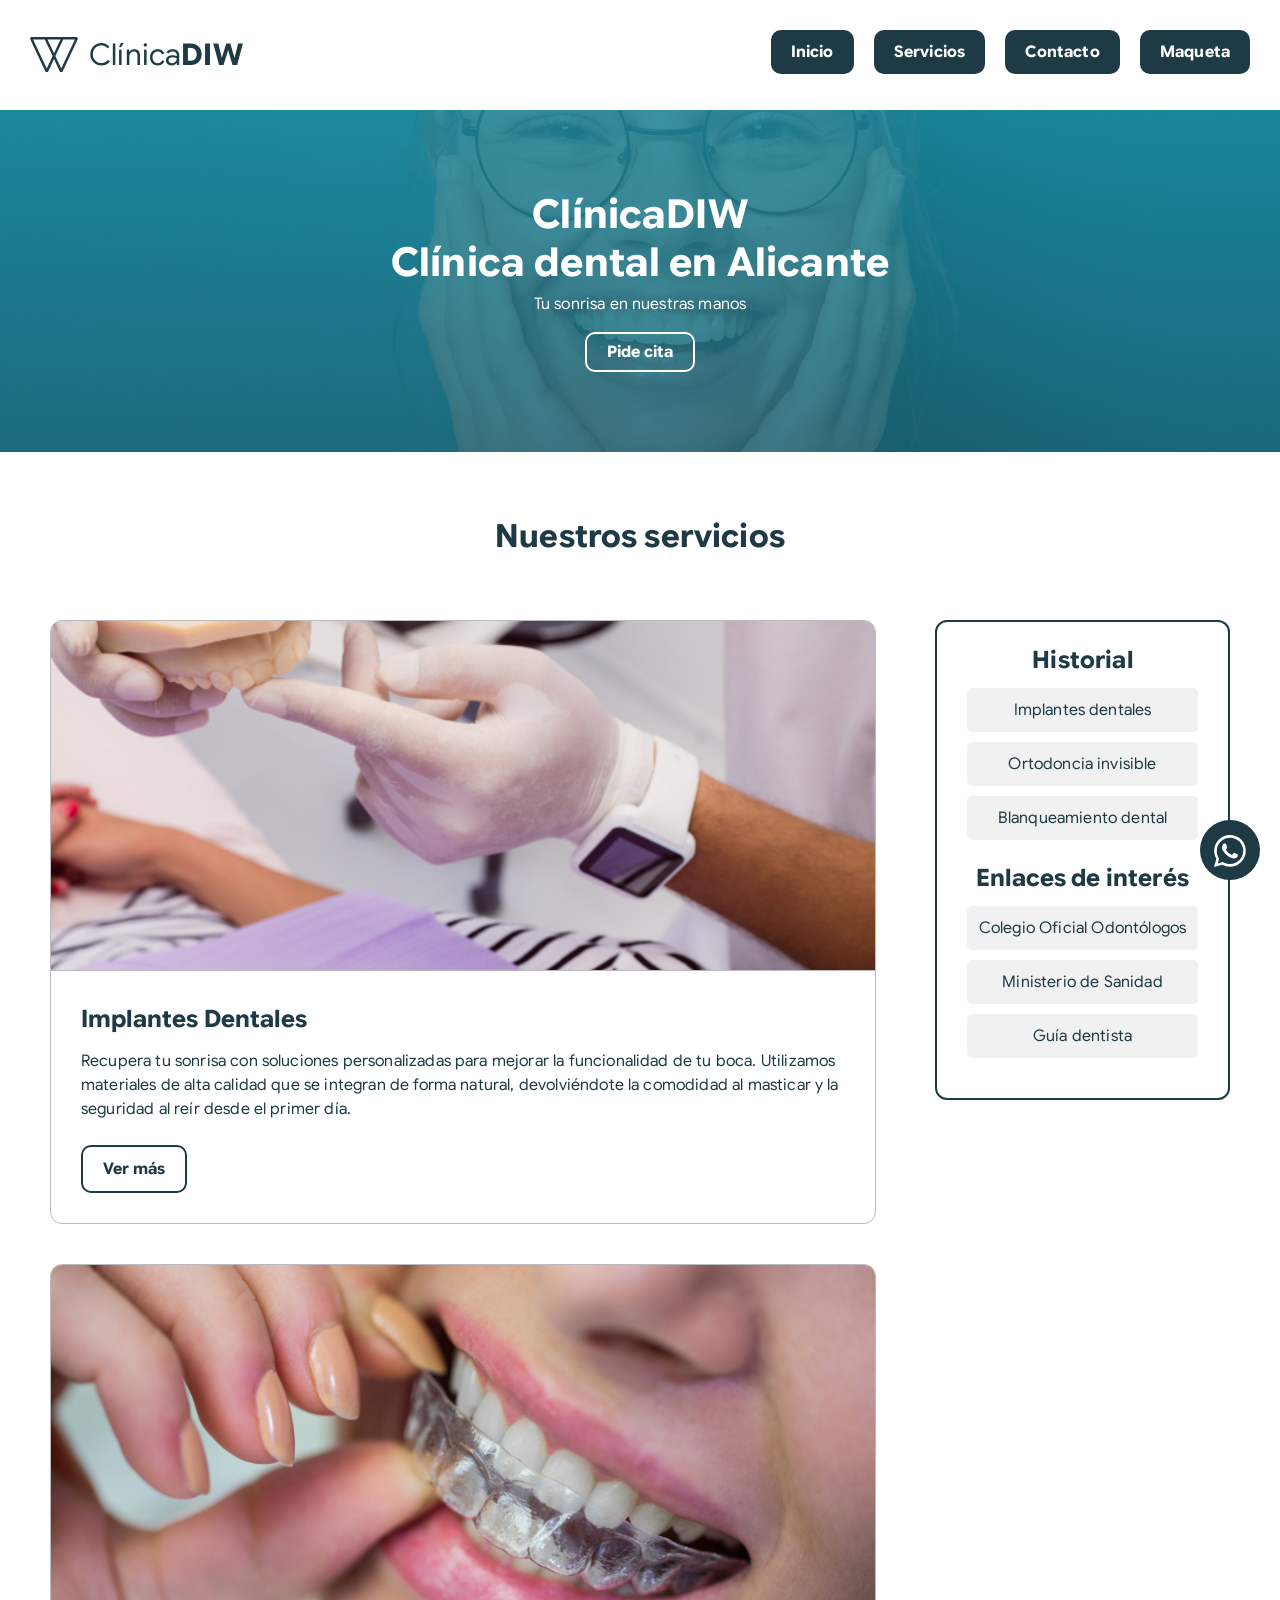
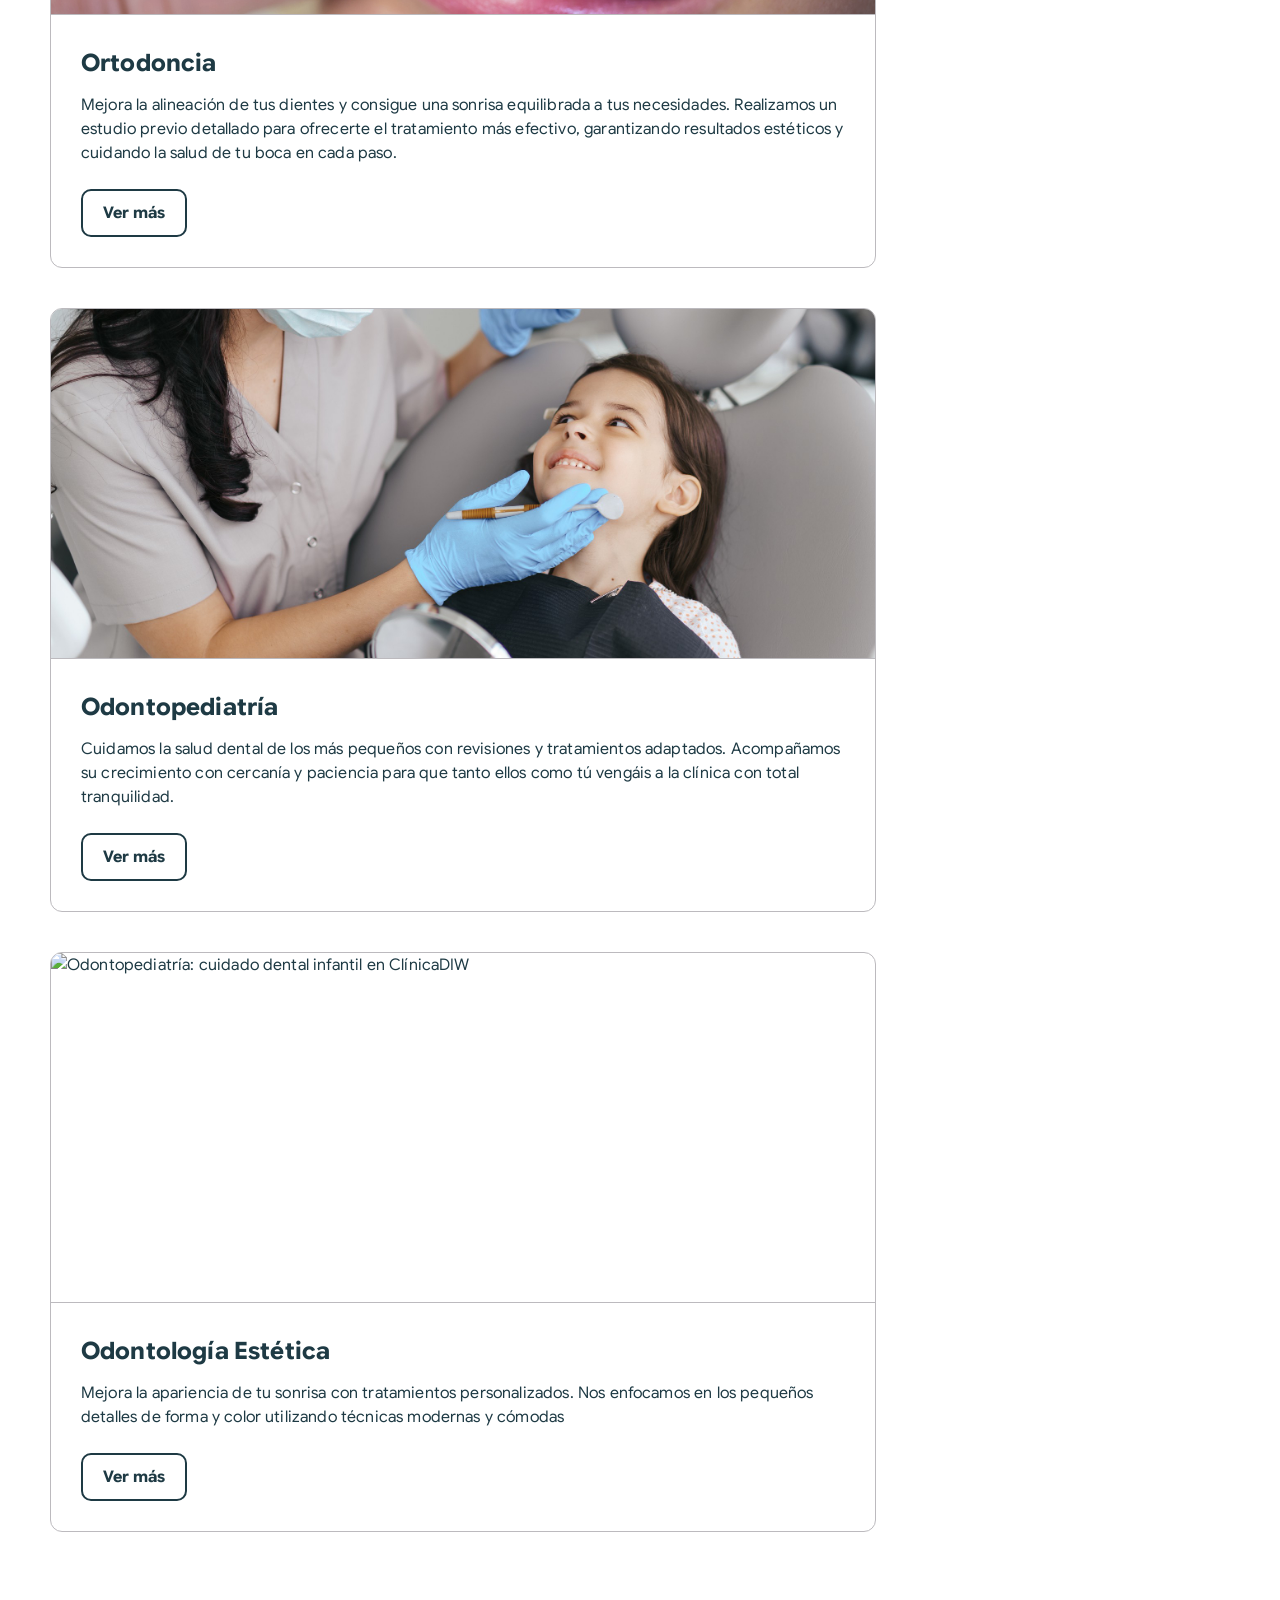
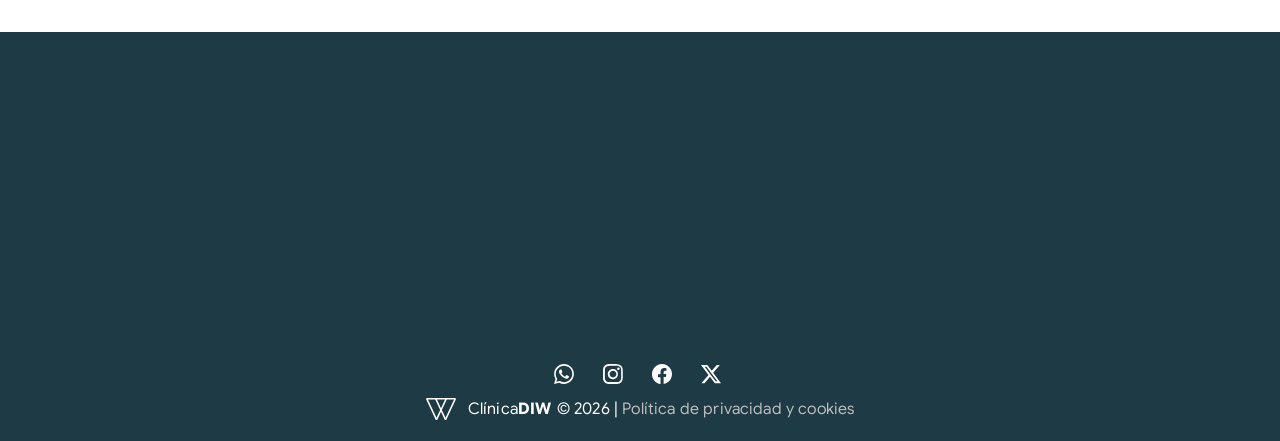
==== index.html @ ab5ba1ea "Actividad 1.2: Proyecto principal adaptado a diseño responsive" ====
<!DOCTYPE html>
<html lang="es">

<head>
    <meta charset="UTF-8">
    <meta name="viewport" content="width=device-width, initial-scale=1.0">
    <title>Clínica dental en Alicante: implantes y ortodoncia | ClínicaDIW</title>
    <meta name="description"
        content="Clínica DIW, tu clínica dental en Alicante. Ofrecemos implantes dentales, ortodoncia, odontopediatría y odontología estética con tratamientos personalizados.">
    <meta name="keywords"
        content="clínica dental Alicante, implantes dentales, ortodoncia, odontopediatría, odontología estética">
    <meta name="author" content="Pedro Valles Gambín">
    <meta name="copyright" content="2026, ClínicaDIW">
    <meta name="robots" content="index,follow">
    <link rel="shortcut icon" type="image/x-icon" href="./assets/images/favicon.ico">
    <link rel="stylesheet" href="./assets/css/style.css">
</head>

<body>
    <header>
        <div class="header__marca">
            <a class="header__logo" href="./index.html">
                <img class="logo" src="./assets/images/iconClinicaDIW-01.svg" alt="Logotipo de ClínicaDIW">
                <div class="header__logo--txt"><span>Clínica</span><span class="diw">DIW</span></div>
            </a>
        </div>
        <nav class="nav__menu">
            <ul>
                <li><a class="btn btn__principal" href="./index.html">Inicio</a></li>
                <li><a class="btn btn__principal" href="./servicios.html">Servicios</a></li>
                <li><a class="btn btn__principal" href="./contacto.html">Contacto</a></li>
                <li><a class="btn btn__principal" href="./maqueta.html">Maqueta</a></li>
            </ul>
        </nav>
    </header>
    <main>
        <section class="section__hero">
            <div class="section__hero--content">
                <h1><span>ClínicaDIW</span><span>Clínica dental en Alicante</span></h1>
                <p>Tu sonrisa en nuestras manos</p>
                <a class="btn btn__secundario" href="./contacto.html">Pide cita</a>
            </div>
        </section>
        <section class="section__servicios">
            <h2>Nuestros servicios</h2>
            <div>
                <article>
                    <div><img src="./assets/images/implantesDentales.jpg"
                            alt="Implantes dentales en ClínicaDIW, Alicante"></div>
                    <div>
                        <h3>Implantes Dentales</h3>
                        <p>Recupera tu sonrisa con soluciones personalizadas para mejorar la funcionalidad de tu boca.
                            Utilizamos materiales de alta calidad que se integran de forma natural, devolviéndote la
                            comodidad al masticar y la seguridad al reír desde el primer día.
                        </p>
                        <a class="btn btn__verMas" href="./contacto.html">Ver más</a>
                    </div>
                </article>

                <article>
                    <div><img src="./assets/images/Ortodoncia.jpg"
                            alt="Ortodoncia para alinear los dientes en ClínicaDIW"></div>
                    <div>
                        <h3>Ortodoncia</h3>
                        <p>Mejora la alineación de tus dientes y consigue una sonrisa equilibrada a tus necesidades.
                            Realizamos un estudio previo detallado para ofrecerte el tratamiento más efectivo,
                            garantizando resultados estéticos y cuidando la salud de tu boca en cada paso.</p>
                        <a class="btn btn__verMas" href="./servicios.html">Ver más</a>
                    </div>
                </article>

                <article>
                    <div><img src="./assets/images/Odontopeditria.jpg"
                            alt="Ortodoncia para alinear los dientes en ClínicaDIW"></div>
                    <div>
                        <h3>Odontopediatría</h3>
                        <p>Cuidamos la salud dental de los más pequeños con revisiones y tratamientos adaptados.
                            Acompañamos su crecimiento con cercanía y paciencia para que tanto ellos como tú vengáis a
                            la clínica con total tranquilidad.</p>
                        <a class="btn btn__verMas" href="./servicios.html">Ver más</a>
                    </div>
                </article>

                <article>
                    <div><img src="./assets/images/OdontologiaEstetica.jpg"
                            alt="Odontopediatría: cuidado dental infantil en ClínicaDIW"></div>
                    <div>
                        <h3>Odontología Estética</h3>
                        <p>Mejora la apariencia de tu sonrisa con tratamientos personalizados. Nos enfocamos en los
                            pequeños detalles de forma y color utilizando técnicas modernas y cómodas</p>
                        <a class="btn btn__verMas" href="./servicios.html">Ver más</a>
                    </div>
                </article>

            </div>
            <aside>
                <h3>Historial</h3>
                <ul>
                    <li><a class="aside__enlace" href="./servicios.html">Implantes dentales</a></li>
                    <li><a class="aside__enlace" href="./servicios.html">Ortodoncia invisible</a></li>
                    <li><a class="aside__enlace" href="./servicios.html">Blanqueamiento dental</a></li>
                </ul>
                <h3>Enlaces de interés</h3>
                <ul>
                    <li><a class="aside__enlace" target="_blank" href="https://coea.es/">Colegio Oficial Odontólogos</a>
                    </li>
                    <li><a class="aside__enlace" target="_blank" href="https://www.sanidad.gob.es">Ministerio de
                            Sanidad</a></li>
                    <li><a class="aside__enlace" target="_blank" href="https://guiadentistas.es">Guía dentista</a></li>

                </ul>
            </aside>
        </section>
    </main>
    <footer>
        <div>
            <iframe
                src="https://www.google.com/maps/embed?pb=!1m18!1m12!1m3!1d3129.1730975801347!2d-0.5053066251361223!3d38.34497547184718!2m3!1f0!2f0!3f0!3m2!1i1024!2i768!4f13.1!3m3!1m2!1s0xd6236437a876877%3A0x8f64dffc491b57dd!2sC.%20Deportista%20Vicente%20Pastor%2C%2014%2C%2003006%20Alicante!5e0!3m2!1ses!2ses!4v1793955490822!5m2!1ses!2ses"
                width="100%" height="300" style="border:0;" allowfullscreen="" loading="lazy"
                referrerpolicy="strict-origin-when-cross-origin">
            </iframe>
        </div>

        <div class="footer__info">
            <ul>
                <li>
                    <a class="footer__iconSocial" href="https://www.whatsapp.com/?lang=es" rel="nofollow">
                        <img class="footer__social" src="./assets/images/whatsapp.svg" alt="WhatsApp">
                    </a>
                </li>
                <li>
                    <a class="footer__iconSocial" href="https://www.instagram.com/" rel="nofollow">
                        <img class="footer__social" src="./assets/images/instagram.svg" alt="Instagram">
                    </a>
                </li>
                <li>
                    <a class="footer__iconSocial" href="https://www.facebook.com/" rel="nofollow">
                        <img class="footer__social" src="./assets/images/facebook.svg" alt="Facebook">
                    </a>
                </li>
                <li>
                    <a class="footer__iconSocial" href="https://x.com/?lang=es" rel="nofollow">
                        <img class="footer__social" src="./assets/images/twitter-x.svg" alt="X">
                    </a>
                </li>
            </ul>

            <div class="footer__marca">
                <a class="footer__container--logo" href="./index.html">
                    <img class="footer__logo" src="./assets/images/iconClinicaDIW-03.svg" alt="Logotipo de Clínica DIW">
                    <span class="footer__logo--txt"><span>Clínica</span><span class="diw">DIW</span></span>
                </a>
                <span class="footer__legal">© 2026 | <a class="footer__legal--enlace"
                        href="./privacidad-cookies.html">Política de privacidad y
                        cookies</a></span>
            </div>
        </div>
    </footer>
    <a class="iconWhatsapp" href="https://www.whatsapp.com/?lang=es" rel="nofollow">
        <img src="./assets/images/whatsapp.svg" alt="WhatsApp">
    </a>
</body>

</html>
---- assets/css/style.css ----
@import url('./fuentes.css');
@import url('./desktop.css');
@import url('./tablet.css');
@import url(./mobile.css);
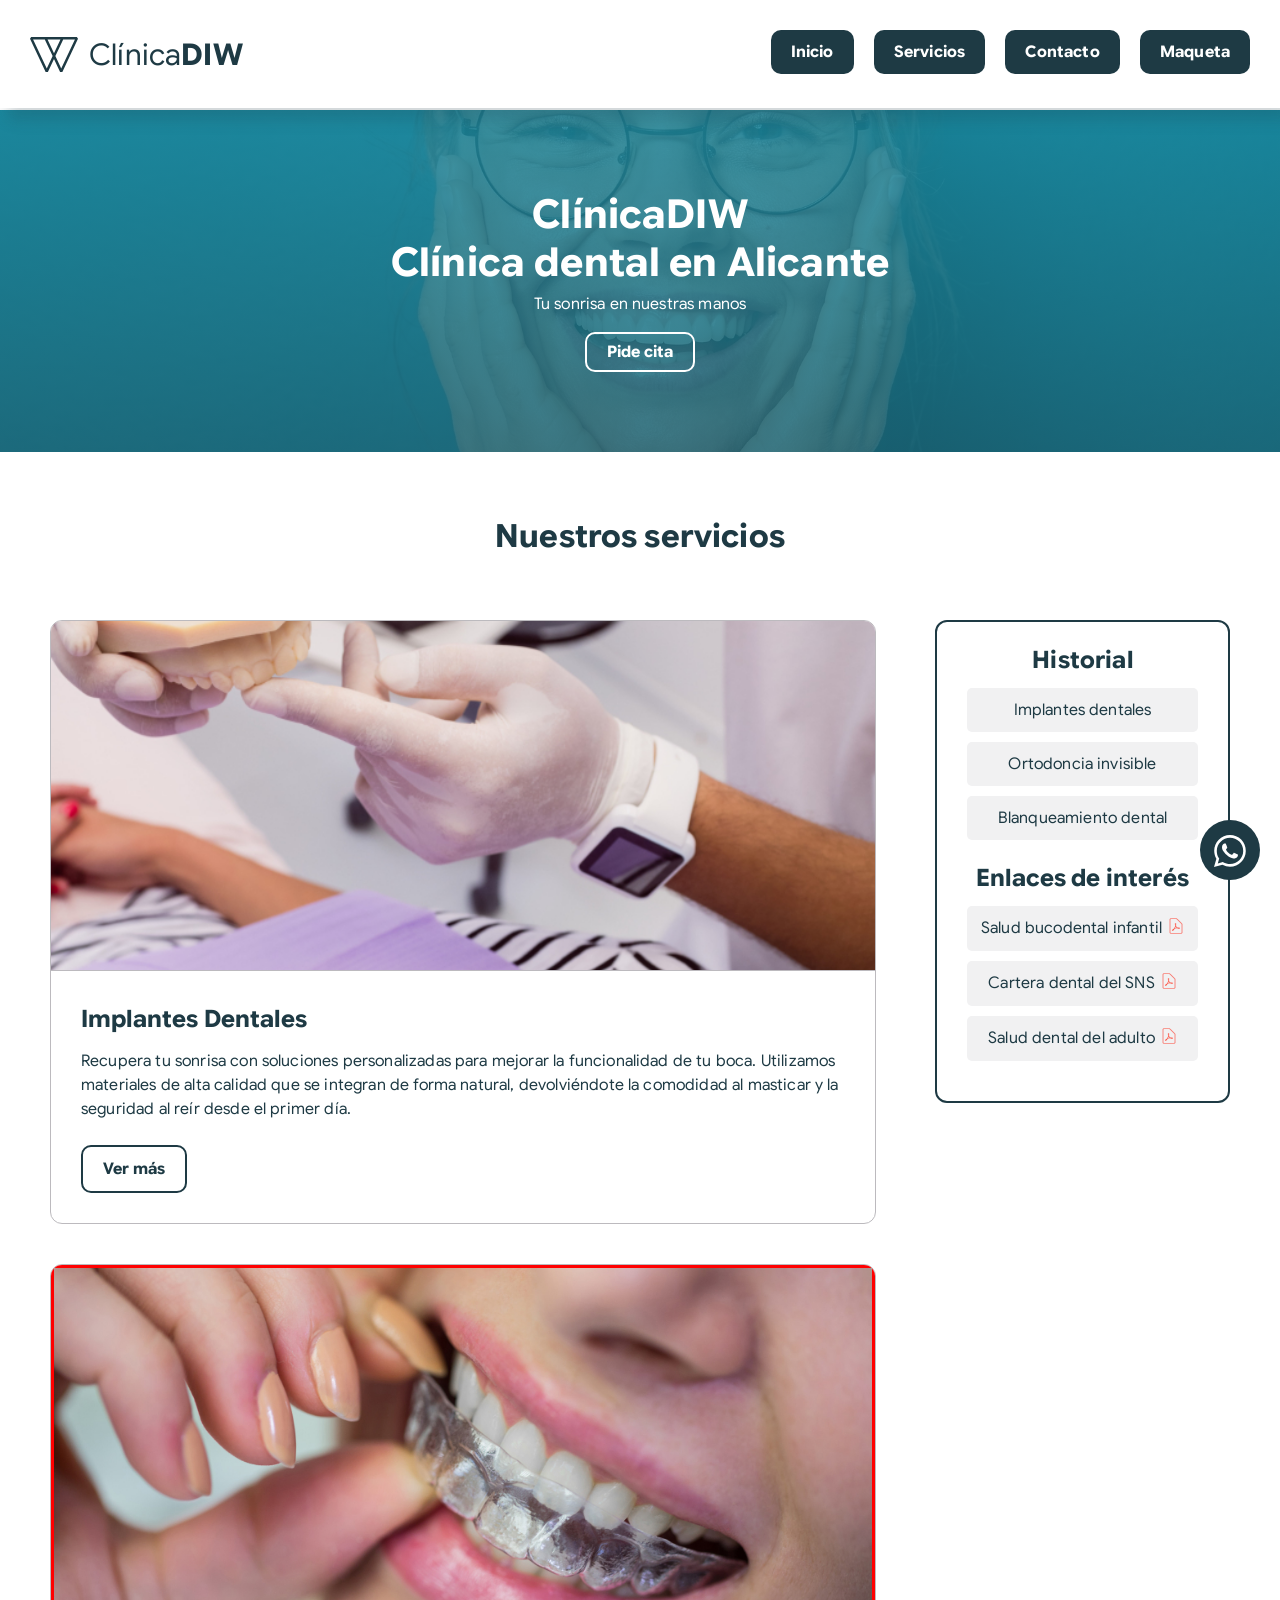
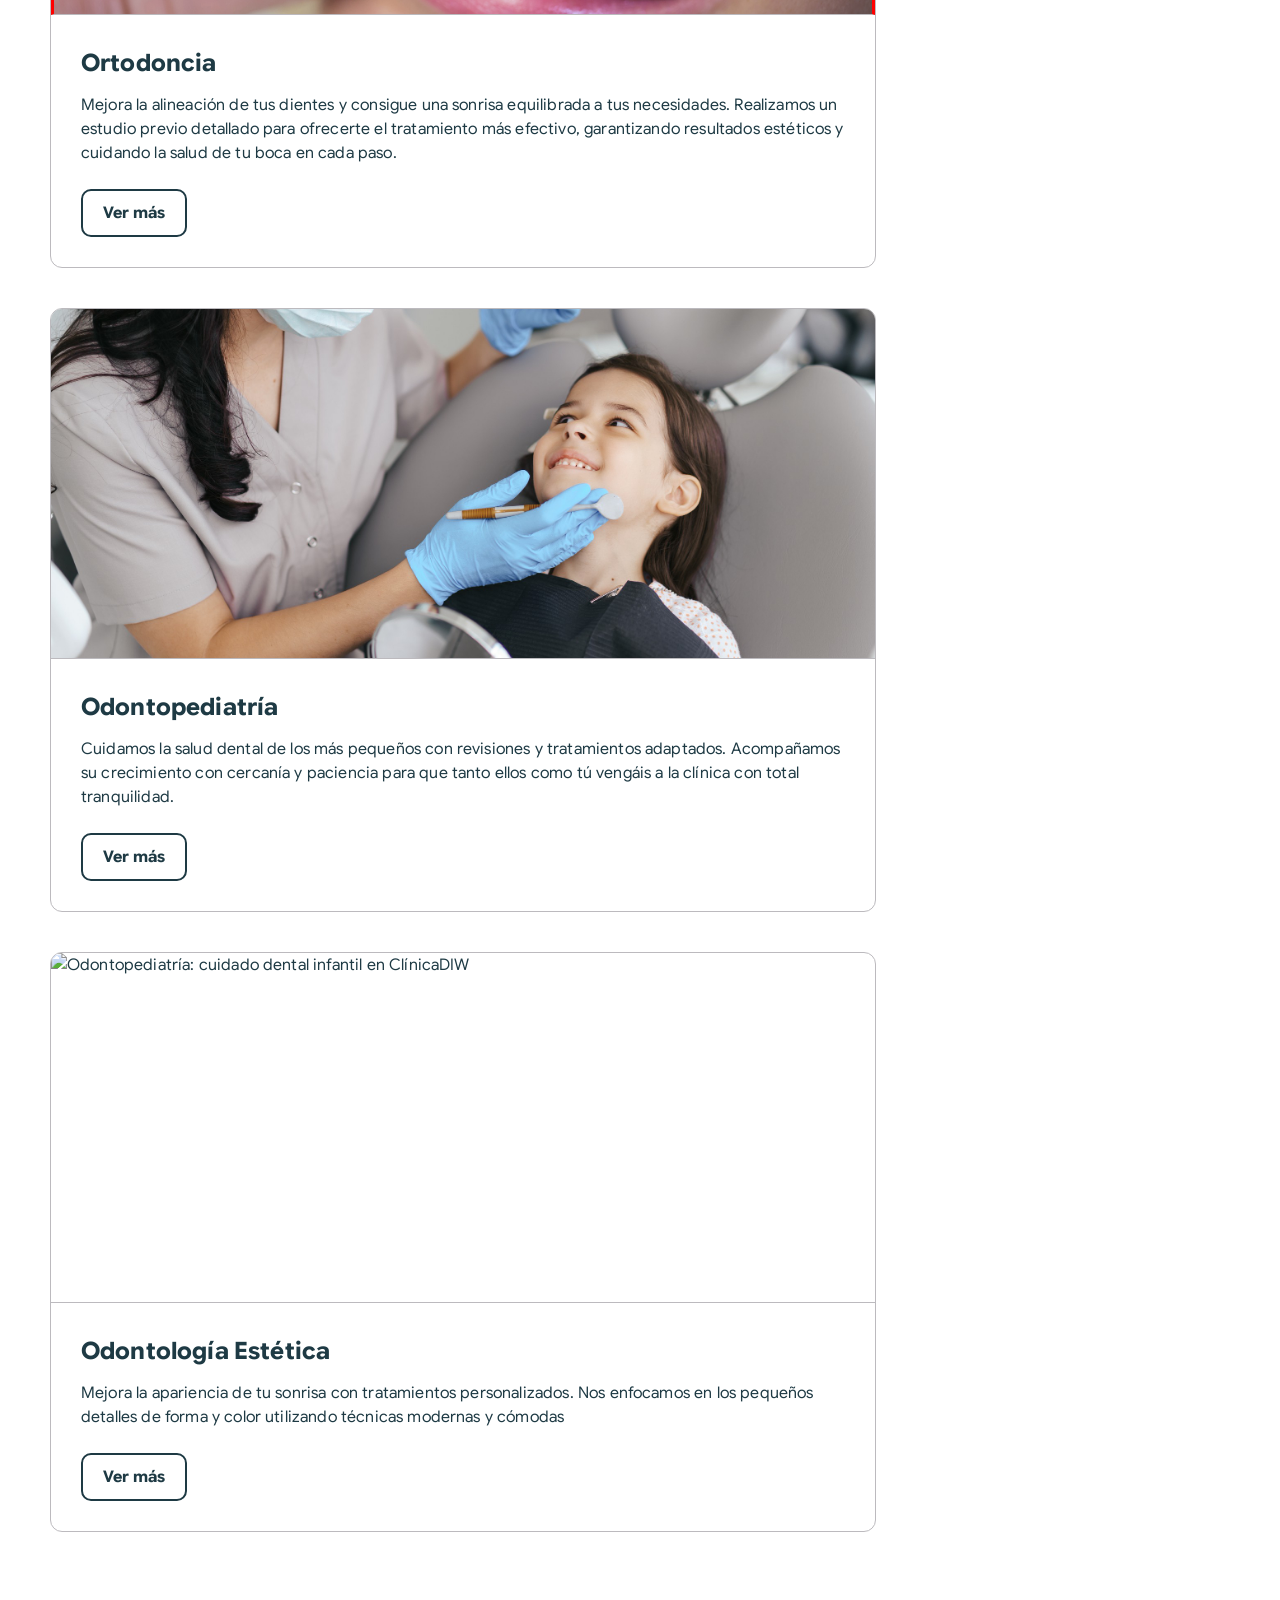
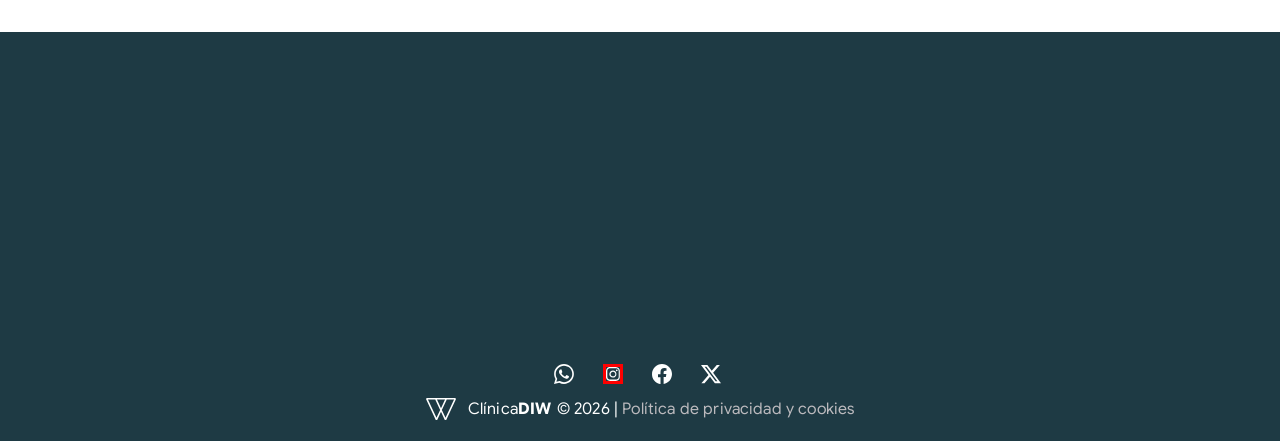
==== commit e8724933: "Actividad 4.7.1: Añadidos selectores de atributos para imágenes y enlaces PDF" ====
--- a/index.html
+++ b/index.html
@@ -14,6 +14,7 @@
     <meta name="robots" content="index,follow">
     <link rel="shortcut icon" type="image/x-icon" href="./assets/images/favicon.ico">
     <link rel="stylesheet" href="./assets/css/style.css">
+    <link rel="stylesheet" href="./assets/css/print.css" media="print">
 </head>
 
 <body>
@@ -58,8 +59,7 @@
                 </article>
 
                 <article>
-                    <div><img src="./assets/images/Ortodoncia.jpg"
-                            alt="Ortodoncia para alinear los dientes en ClínicaDIW"></div>
+                    <div><img src="./assets/images/Ortodoncia.jpg" alt=""></div>
                     <div>
                         <h3>Ortodoncia</h3>
                         <p>Mejora la alineación de tus dientes y consigue una sonrisa equilibrada a tus necesidades.
@@ -102,11 +102,16 @@
                 </ul>
                 <h3>Enlaces de interés</h3>
                 <ul>
-                    <li><a class="aside__enlace" target="_blank" href="https://coea.es/">Colegio Oficial Odontólogos</a>
+                    <li><a class="aside__enlace" target="_blank"
+                            href="https://coem.org.es/wp-content/uploads/legacy/media/page/guias/salud_infantil.pdf">Salud
+                            bucodental infantil</a>
                     </li>
-                    <li><a class="aside__enlace" target="_blank" href="https://www.sanidad.gob.es">Ministerio de
-                            Sanidad</a></li>
-                    <li><a class="aside__enlace" target="_blank" href="https://guiadentistas.es">Guía dentista</a></li>
+                    <li><a class="aside__enlace" target="_blank"
+                            href="https://www.sanidad.gob.es/organizacion/consejoInterterri/docs/1489.pdf">Cartera
+                            dental del SNS</a></li>
+                    <li><a class="aside__enlace" target="_blank"
+                            href="https://www.fdiworlddental.org/sites/default/files/2020-11/ohap-2019-guide-caring_for_older_adults-es.pdf">Salud
+                            dental del adulto</a></li>
 
                 </ul>
             </aside>
@@ -130,7 +135,7 @@
                 </li>
                 <li>
                     <a class="footer__iconSocial" href="https://www.instagram.com/" rel="nofollow">
-                        <img class="footer__social" src="./assets/images/instagram.svg" alt="Instagram">
+                        <img class="footer__social" src="./assets/images/instagram.svg" alt="">
                     </a>
                 </li>
                 <li>
--- a/assets/css/print.css
+++ b/assets/css/print.css
@@ -0,0 +1,8 @@
+@media print {
+  header,
+  aside,
+  footer,
+  .section__encabezado p {
+    display: none;
+  }
+}
